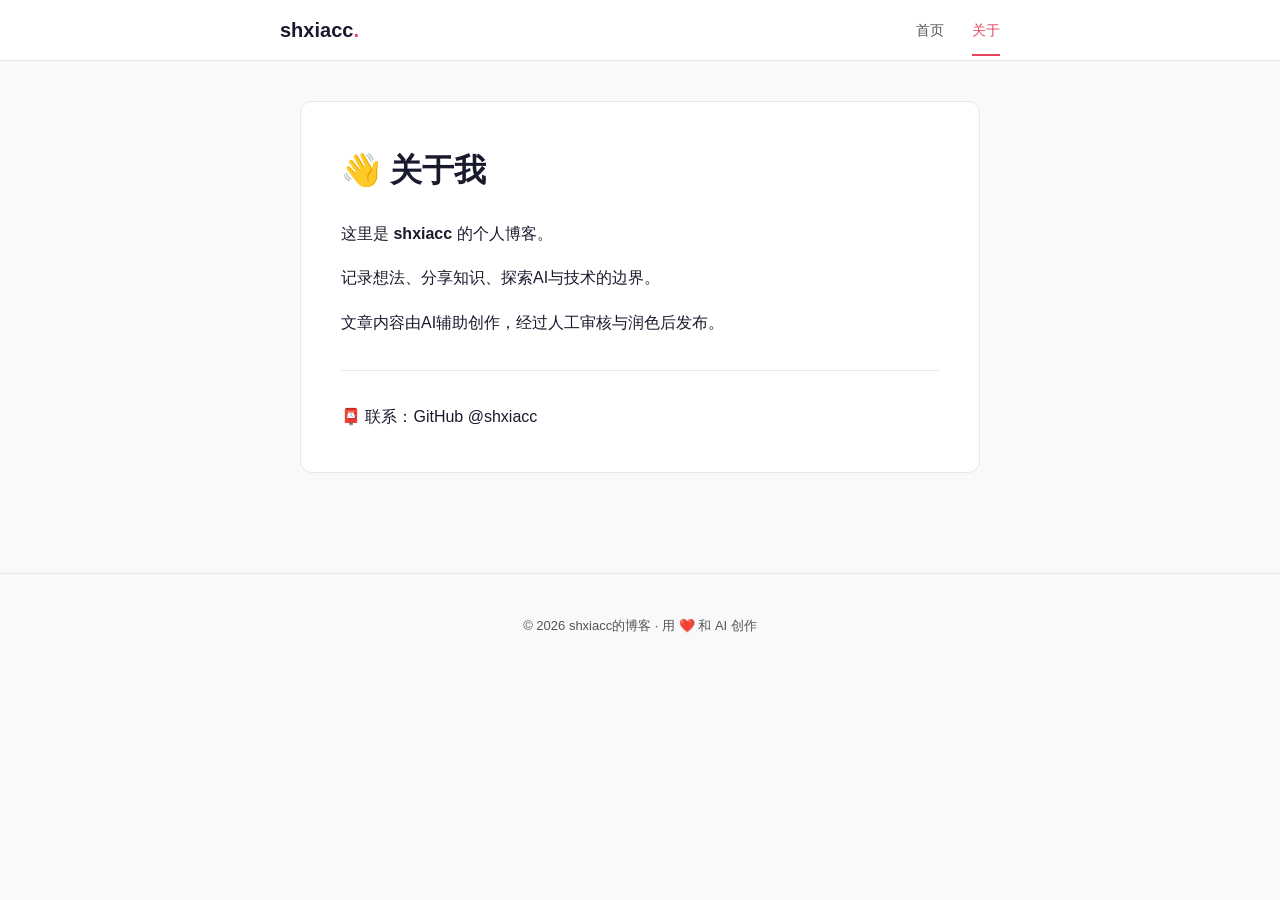
==== about.html @ cb8432b7 "🎉 初始化博客" ====
<!DOCTYPE html>
<html lang="zh-CN">
<head>
  <meta charset="UTF-8">
  <meta name="viewport" content="width=device-width, initial-scale=1.0">
  <title>关于我 · shxiacc的博客</title>
  <link rel="stylesheet" href="assets/css/style.css">
</head>
<body>
  <header>
    <div class="header-inner">
      <a href="/" class="logo">shxiacc<span>.</span></a>
      <nav>
        <a href="/">首页</a>
        <a href="about.html" class="active">关于</a>
      </nav>
    </div>
  </header>

  <main class="container">
    <div class="about-card">
      <h1>👋 关于我</h1>
      <p>这里是 <strong>shxiacc</strong> 的个人博客。</p>
      <p style="margin-top: 16px;">记录想法、分享知识、探索AI与技术的边界。</p>
      <p style="margin-top: 16px;">文章内容由AI辅助创作，经过人工审核与润色后发布。</p>
      <hr style="margin: 32px 0; border: none; border-top: 1px solid var(--border);">
      <p>📮 联系：GitHub @shxiacc</p>
    </div>
  </main>

  <footer>
    <p>© 2026 shxiacc的博客 · 用 ❤️ 和 AI 创作</p>
  </footer>
</body>
</html>
---- assets/css/style.css ----
/* shxiacc的博客 — 主题样式 */
:root {
  --bg: #f8f9fa;
  --card: #ffffff;
  --text: #1a1a2e;
  --text-secondary: #555;
  --accent: #e94560;
  --accent-hover: #d13350;
  --border: #e8e8e8;
  --code-bg: #f4f4f4;
  --font: 'Noto Sans SC', -apple-system, 'PingFang SC', 'Microsoft YaHei', sans-serif;
  --max-w: 720px;
}
* { margin: 0; padding: 0; box-sizing: border-box; }
body {
  font-family: var(--font);
  background: var(--bg);
  color: var(--text);
  line-height: 1.8;
  font-size: 16px;
}
a { color: var(--accent); text-decoration: none; transition: color .2s; }
a:hover { color: var(--accent-hover); }

/* Header */
header {
  background: var(--card);
  border-bottom: 1px solid var(--border);
  padding: 0 20px;
  position: sticky; top: 0; z-index: 100;
  backdrop-filter: blur(10px);
}
.header-inner {
  max-width: var(--max-w);
  margin: 0 auto;
  display: flex;
  align-items: center;
  justify-content: space-between;
  height: 60px;
}
.logo { font-size: 20px; font-weight: 700; color: var(--text); }
.logo span { color: var(--accent); }
nav a {
  margin-left: 24px;
  font-size: 14px;
  color: var(--text-secondary);
  position: relative;
}
nav a.active { color: var(--accent); }
nav a.active::after {
  content: '';
  position: absolute;
  bottom: -18px; left: 0; right: 0;
  height: 2px; background: var(--accent);
}

/* Main */
.container { max-width: var(--max-w); margin: 0 auto; padding: 40px 20px; }

/* Post list */
.post-list { list-style: none; }
.post-item {
  background: var(--card);
  border-radius: 12px;
  padding: 24px;
  margin-bottom: 16px;
  border: 1px solid var(--border);
  transition: transform .2s, box-shadow .2s;
}
.post-item:hover {
  transform: translateY(-2px);
  box-shadow: 0 4px 20px rgba(0,0,0,.06);
}
.post-date {
  font-size: 13px;
  color: var(--text-secondary);
  margin-bottom: 4px;
}
.post-title {
  font-size: 20px;
  font-weight: 600;
  color: var(--text);
  display: block;
  margin-bottom: 8px;
}
.post-summary {
  font-size: 15px;
  color: var(--text-secondary);
  line-height: 1.7;
}
.post-tags {
  margin-top: 12px;
  display: flex;
  gap: 8px;
  flex-wrap: wrap;
}
.tag {
  background: #f0f0f5;
  color: var(--text-secondary);
  font-size: 12px;
  padding: 2px 10px;
  border-radius: 20px;
}

/* Post page */
.post-header { margin-bottom: 32px; }
.post-header h1 { font-size: 28px; line-height: 1.4; margin-bottom: 12px; }
.post-meta { font-size: 14px; color: var(--text-secondary); }

/* Article content */
article { font-size: 16px; line-height: 1.9; }
article h2 { font-size: 22px; margin: 32px 0 16px; padding-bottom: 8px; border-bottom: 1px solid var(--border); }
article h3 { font-size: 18px; margin: 24px 0 12px; }
article p { margin-bottom: 16px; }
article ul, article ol { margin: 0 0 16px 24px; }
article li { margin-bottom: 6px; }
article blockquote {
  border-left: 4px solid var(--accent);
  padding: 12px 20px;
  margin: 20px 0;
  background: #f9f0f3;
  border-radius: 0 8px 8px 0;
  color: var(--text-secondary);
}
article code {
  background: var(--code-bg);
  padding: 2px 6px;
  border-radius: 4px;
  font-size: 14px;
  font-family: 'Fira Code', 'Consolas', monospace;
}
article pre {
  background: #1a1a2e;
  color: #e8e8e8;
  padding: 20px;
  border-radius: 10px;
  overflow-x: auto;
  margin: 20px 0;
  font-size: 14px;
  line-height: 1.6;
}
article pre code { background: none; padding: 0; color: inherit; }
article img {
  max-width: 100%;
  border-radius: 10px;
  margin: 20px 0;
}

/* Footer */
footer {
  text-align: center;
  padding: 40px 20px;
  color: var(--text-secondary);
  font-size: 13px;
  border-top: 1px solid var(--border);
  margin-top: 60px;
}

/* About page */
.about-card {
  background: var(--card);
  border-radius: 12px;
  padding: 40px;
  border: 1px solid var(--border);
}
.about-card h1 { margin-bottom: 20px; }

/* Responsive */
@media (max-width: 600px) {
  .header-inner { height: 50px; }
  .logo { font-size: 17px; }
  nav a { margin-left: 16px; font-size: 13px; }
  .container { padding: 24px 16px; }
  .post-item { padding: 18px; }
  .post-title { font-size: 18px; }
  .post-header h1 { font-size: 22px; }
  .about-card { padding: 24px; }
}
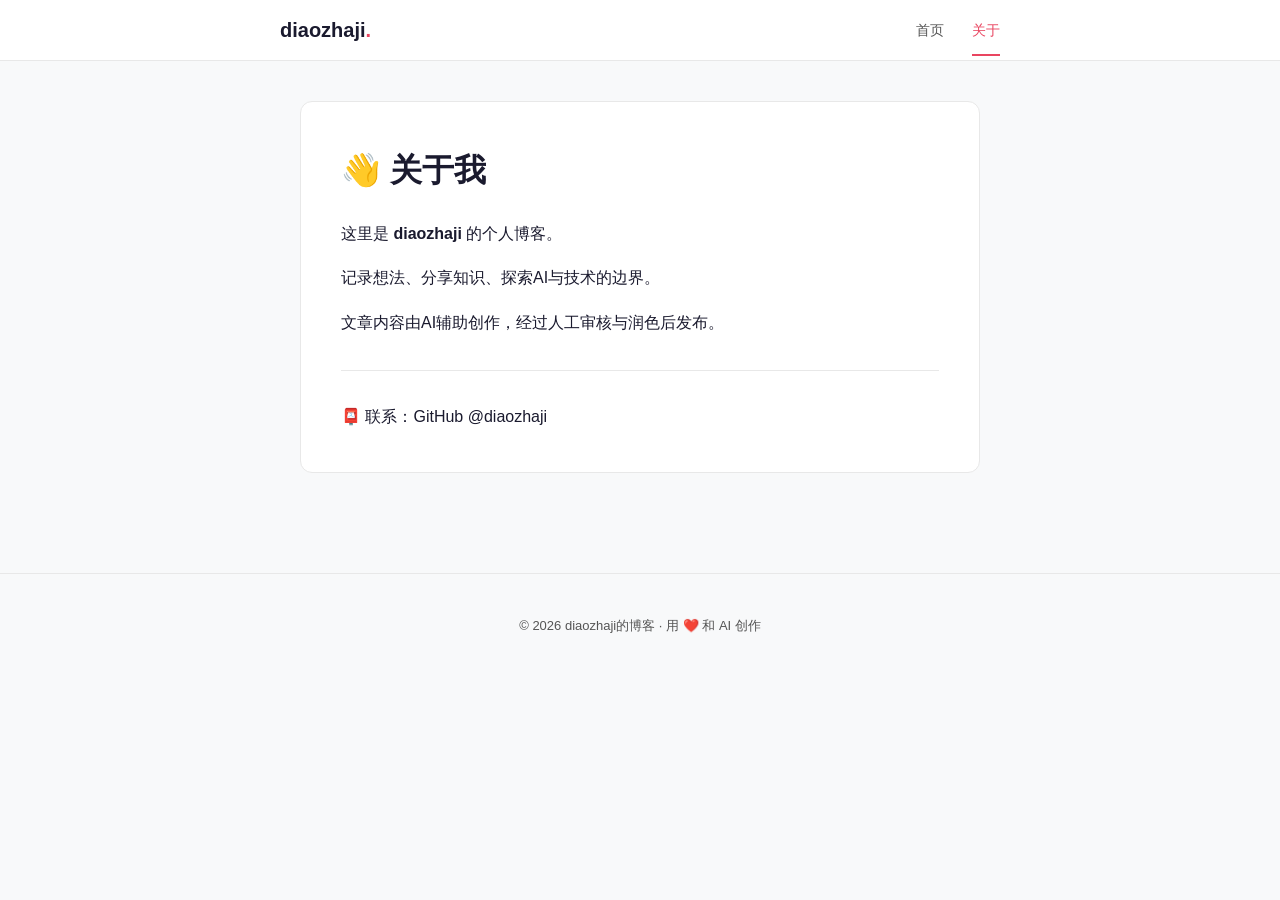
==== commit 18099f9d: "chore: 删除测试文章，全站品牌名 shxiacc → diaozhaji" ====
--- a/about.html
+++ b/about.html
@@ -3,13 +3,13 @@
 <head>
   <meta charset="UTF-8">
   <meta name="viewport" content="width=device-width, initial-scale=1.0">
-  <title>关于我 · shxiacc的博客</title>
+  <title>关于我 · diaozhaji的博客</title>
   <link rel="stylesheet" href="assets/css/style.css">
 </head>
 <body>
   <header>
     <div class="header-inner">
-      <a href="/" class="logo">shxiacc<span>.</span></a>
+      <a href="/" class="logo">diaozhaji<span>.</span></a>
       <nav>
         <a href="/">首页</a>
         <a href="about.html" class="active">关于</a>
@@ -20,16 +20,16 @@
   <main class="container">
     <div class="about-card">
       <h1>👋 关于我</h1>
-      <p>这里是 <strong>shxiacc</strong> 的个人博客。</p>
+      <p>这里是 <strong>diaozhaji</strong> 的个人博客。</p>
       <p style="margin-top: 16px;">记录想法、分享知识、探索AI与技术的边界。</p>
       <p style="margin-top: 16px;">文章内容由AI辅助创作，经过人工审核与润色后发布。</p>
       <hr style="margin: 32px 0; border: none; border-top: 1px solid var(--border);">
-      <p>📮 联系：GitHub @shxiacc</p>
+      <p>📮 联系：GitHub @diaozhaji</p>
     </div>
   </main>
 
   <footer>
-    <p>© 2026 shxiacc的博客 · 用 ❤️ 和 AI 创作</p>
+    <p>© 2026 diaozhaji的博客 · 用 ❤️ 和 AI 创作</p>
   </footer>
 </body>
 </html>
--- a/assets/css/style.css
+++ b/assets/css/style.css
@@ -1,4 +1,4 @@
-/* shxiacc的博客 — 主题样式 */
+/* diaozhaji的博客 — 主题样式 */
 :root {
   --bg: #f8f9fa;
   --card: #ffffff;
@@ -140,10 +140,31 @@
   line-height: 1.6;
 }
 article pre code { background: none; padding: 0; color: inherit; }
+article h4 { font-size: 16px; margin: 20px 0 10px; font-weight: 600; }
+article h5 { font-size: 15px; margin: 16px 0 8px; font-weight: 600; }
+article hr { border: none; border-top: 1px solid var(--border); margin: 32px 0; }
 article img {
   max-width: 100%;
   border-radius: 10px;
   margin: 20px 0;
+}
+article table {
+  width: 100%;
+  border-collapse: collapse;
+  margin: 20px 0;
+  font-size: 15px;
+}
+article th, article td {
+  padding: 10px 14px;
+  border: 1px solid var(--border);
+  text-align: left;
+}
+article th {
+  background: #f0f0f5;
+  font-weight: 600;
+}
+article tbody tr:nth-child(even) {
+  background: #fafafa;
 }
 
 /* Footer */
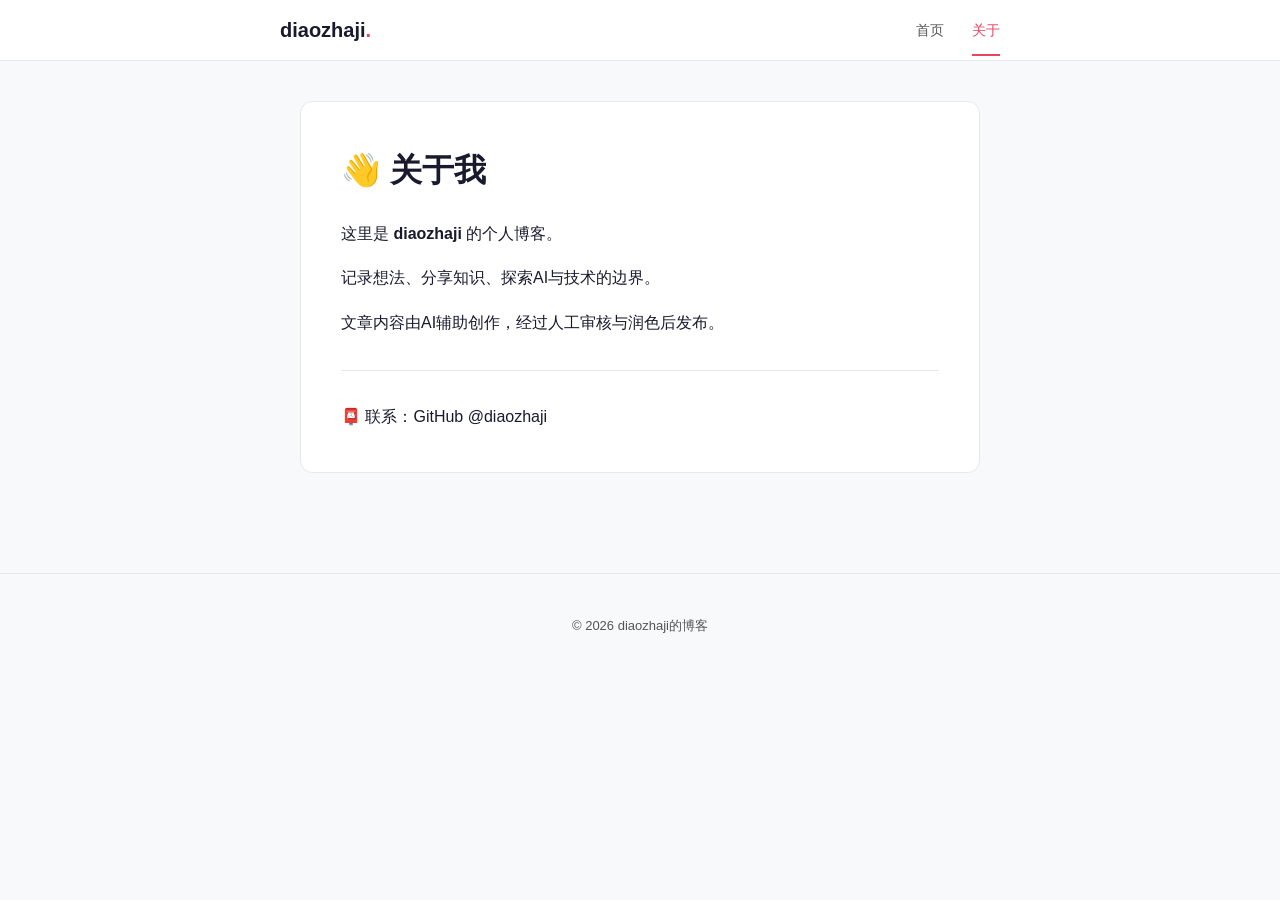
==== commit 1a78f925: "chore: 移除全站页脚'AI 创作'字样" ====
--- a/about.html
+++ b/about.html
@@ -29,7 +29,7 @@
   </main>
 
   <footer>
-    <p>© 2026 diaozhaji的博客 · 用 ❤️ 和 AI 创作</p>
+    <p>© 2026 diaozhaji的博客</p>
   </footer>
 </body>
 </html>
